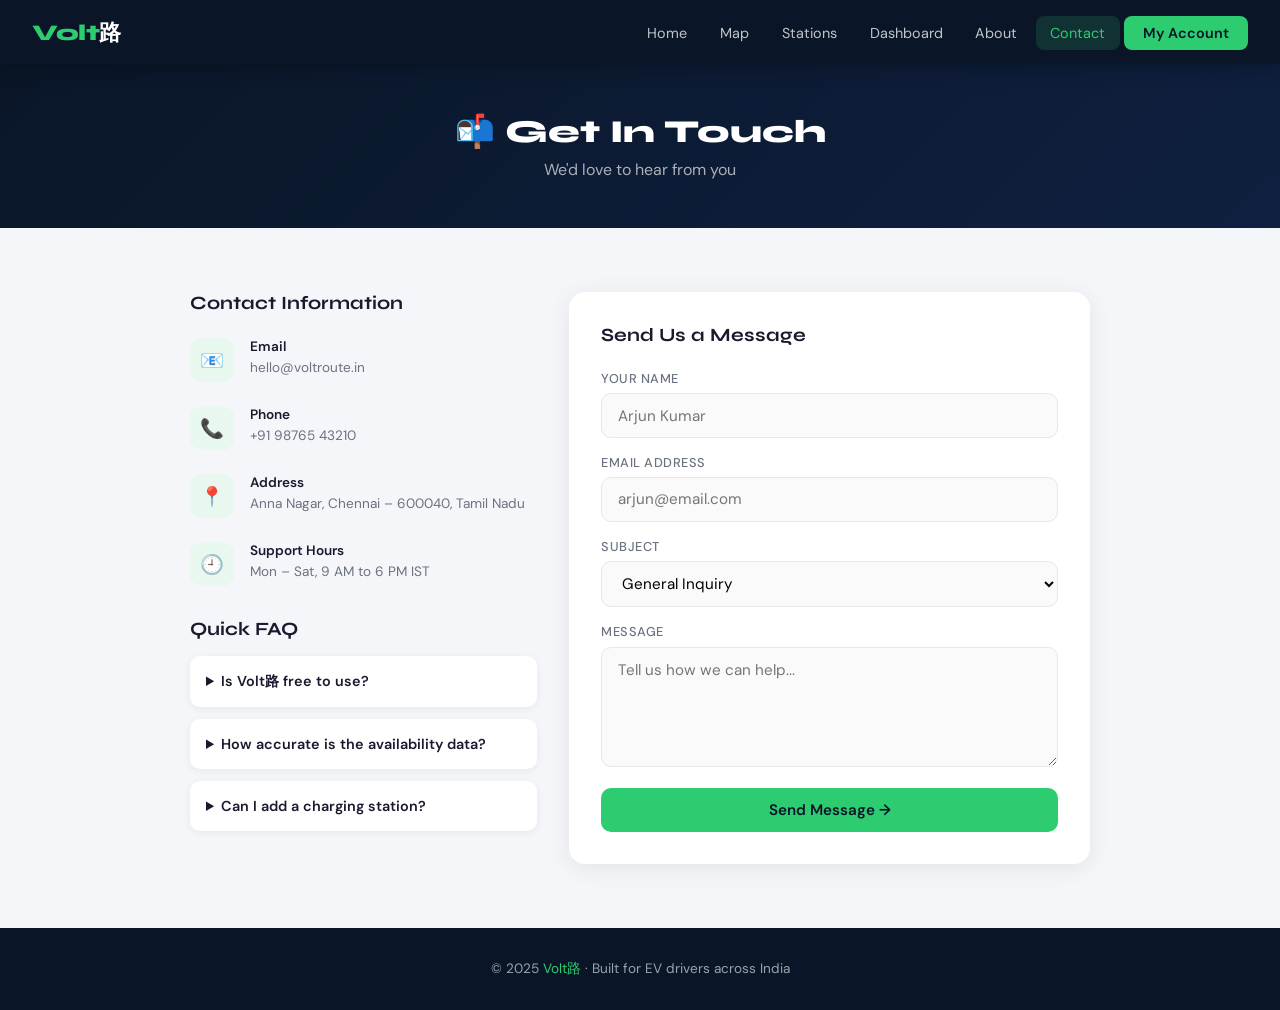
==== contact.html @ bf365ff3 "Add files via upload" ====
<!DOCTYPE html>
<html lang="en">
<head>
  <meta charset="UTF-8" />
  <meta name="viewport" content="width=device-width, initial-scale=1.0" />
  <title>Contact – Volt路</title>
  <link rel="stylesheet" href="css/style.css" />
</head>
<body>

<nav>
  <a class="logo" href="index.html">Volt<span>路</span></a>
  <ul class="nav-links">
    <li><a href="index.html">Home</a></li>
    <li><a href="map.html">Map</a></li>
    <li><a href="station.html">Stations</a></li>
    <li><a href="dashboard.html">Dashboard</a></li>
    <li><a href="about.html">About</a></li>
    <li><a href="contact.html" class="active">Contact</a></li>
    <li><a href="dashboard.html" class="nav-cta">My Account</a></li>
  </ul>
</nav>

<div class="page-header">
  <h1>📬 Get In Touch</h1>
  <p>We'd love to hear from you</p>
</div>

<section class="section">
  <div class="contact-grid">

    <!-- INFO -->
    <div class="contact-info">
      <h3>Contact Information</h3>
      <div class="contact-item">
        <div class="contact-item-icon">📧</div>
        <div><h4>Email</h4><p>hello@voltroute.in</p></div>
      </div>
      <div class="contact-item">
        <div class="contact-item-icon">📞</div>
        <div><h4>Phone</h4><p>+91 98765 43210</p></div>
      </div>
      <div class="contact-item">
        <div class="contact-item-icon">📍</div>
        <div><h4>Address</h4><p>Anna Nagar, Chennai – 600040, Tamil Nadu</p></div>
      </div>
      <div class="contact-item">
        <div class="contact-item-icon">🕘</div>
        <div><h4>Support Hours</h4><p>Mon – Sat, 9 AM to 6 PM IST</p></div>
      </div>

      <!-- FAQ -->
      <div style="margin-top:2rem">
        <h3 style="font-family:'Syne',sans-serif;font-weight:700;margin-bottom:1rem">Quick FAQ</h3>
        <div style="display:flex;flex-direction:column;gap:0.75rem">
          <details style="background:white;border-radius:10px;padding:1rem;box-shadow:0 2px 8px rgba(0,0,0,0.06)">
            <summary style="font-weight:600;cursor:pointer;font-size:0.9rem">Is Volt路 free to use?</summary>
            <p style="margin-top:0.5rem;font-size:0.85rem;color:#6b7280">Yes! All core features including map, route planner, and station finder are 100% free.</p>
          </details>
          <details style="background:white;border-radius:10px;padding:1rem;box-shadow:0 2px 8px rgba(0,0,0,0.06)">
            <summary style="font-weight:600;cursor:pointer;font-size:0.9rem">How accurate is the availability data?</summary>
            <p style="margin-top:0.5rem;font-size:0.85rem;color:#6b7280">We partner directly with charging networks to get near real-time status updates.</p>
          </details>
          <details style="background:white;border-radius:10px;padding:1rem;box-shadow:0 2px 8px rgba(0,0,0,0.06)">
            <summary style="font-weight:600;cursor:pointer;font-size:0.9rem">Can I add a charging station?</summary>
            <p style="margin-top:0.5rem;font-size:0.85rem;color:#6b7280">Yes! Use the form on this page to report a station or request a new listing.</p>
          </details>
        </div>
      </div>
    </div>

    <!-- FORM -->
    <div class="contact-form">
      <h3>Send Us a Message</h3>
      <form id="contactForm" onsubmit="submitContact(event)">
        <div class="form-group">
          <label>Your Name</label>
          <input type="text" placeholder="Arjun Kumar" required />
        </div>
        <div class="form-group">
          <label>Email Address</label>
          <input type="email" placeholder="arjun@email.com" required />
        </div>
        <div class="form-group">
          <label>Subject</label>
          <select>
            <option>General Inquiry</option>
            <option>Report a Station Issue</option>
            <option>Add a New Station</option>
            <option>Partnership</option>
            <option>Technical Support</option>
          </select>
        </div>
        <div class="form-group">
          <label>Message</label>
          <textarea placeholder="Tell us how we can help..." required></textarea>
        </div>
        <button type="submit" class="btn btn-primary">Send Message →</button>
      </form>
    </div>

  </div>
</section>

<footer>
  <p>© 2025 <span>Volt路</span> · Built for EV drivers across India</p>
</footer>

<div class="notif" id="notif"></div>
<script src="js/main.js"></script>
</body>
</html>
---- css/style.css ----
@import url('https://fonts.googleapis.com/css2?family=Syne:wght@400;600;700;800&family=DM+Sans:wght@300;400;500&display=swap');

:root {
  --green: #2ecc71;
  --green-dark: #1a8a4a;
  --green-light: #e8f8ef;
  --blue: #1a73e8;
  --blue-dark: #0d47a1;
  --navy: #0a1628;
  --navy2: #0f2040;
  --white: #ffffff;
  --gray: #f4f6f9;
  --text: #1a1a2e;
  --muted: #6b7280;
  --card-bg: #ffffff;
  --radius: 16px;
  --shadow: 0 4px 24px rgba(0,0,0,0.08);
}

* { margin: 0; padding: 0; box-sizing: border-box; }

body {
  font-family: 'DM Sans', sans-serif;
  background: var(--gray);
  color: var(--text);
}

/* ── NAV ── */
nav {
  background: var(--navy);
  padding: 0 2rem;
  display: flex;
  align-items: center;
  justify-content: space-between;
  height: 64px;
  position: sticky; top: 0; z-index: 100;
  box-shadow: 0 2px 20px rgba(0,0,0,0.3);
}
.logo {
  font-family: 'Syne', sans-serif;
  font-weight: 800;
  font-size: 1.4rem;
  color: var(--green);
  text-decoration: none;
  letter-spacing: -0.5px;
}
.logo span { color: var(--white); }
.nav-links { display: flex; gap: 0.25rem; list-style: none; }
.nav-links a {
  color: rgba(255,255,255,0.75);
  text-decoration: none;
  padding: 0.5rem 0.9rem;
  border-radius: 8px;
  font-size: 0.9rem;
  transition: all 0.2s;
}
.nav-links a:hover, .nav-links a.active {
  background: rgba(46,204,113,0.15);
  color: var(--green);
}
.nav-cta {
  background: var(--green);
  color: var(--navy) !important;
  font-weight: 600 !important;
  padding: 0.5rem 1.2rem !important;
}
.nav-cta:hover { background: #27ae60 !important; color: var(--navy) !important; }

/* ── HERO ── */
.hero {
  background: linear-gradient(135deg, var(--navy) 0%, var(--navy2) 60%, #0a2a1a 100%);
  color: white;
  padding: 5rem 2rem 4rem;
  text-align: center;
  position: relative;
  overflow: hidden;
}
.hero::before {
  content: '';
  position: absolute; inset: 0;
  background: radial-gradient(ellipse at 50% 120%, rgba(46,204,113,0.15) 0%, transparent 60%);
}
.hero-badge {
  display: inline-block;
  background: rgba(46,204,113,0.15);
  border: 1px solid rgba(46,204,113,0.3);
  color: var(--green);
  padding: 0.35rem 1rem;
  border-radius: 999px;
  font-size: 0.8rem;
  font-weight: 500;
  letter-spacing: 0.5px;
  margin-bottom: 1.5rem;
  text-transform: uppercase;
}
.hero h1 {
  font-family: 'Syne', sans-serif;
  font-size: clamp(2.2rem, 5vw, 3.8rem);
  font-weight: 800;
  line-height: 1.1;
  margin-bottom: 1.2rem;
  position: relative;
}
.hero h1 .accent { color: var(--green); }
.hero p {
  font-size: 1.1rem;
  color: rgba(255,255,255,0.7);
  max-width: 520px;
  margin: 0 auto 2.5rem;
  line-height: 1.7;
  position: relative;
}

/* ── SEARCH BOX ── */
.search-box {
  background: rgba(255,255,255,0.06);
  border: 1px solid rgba(255,255,255,0.12);
  backdrop-filter: blur(10px);
  border-radius: var(--radius);
  padding: 1.5rem;
  max-width: 620px;
  margin: 0 auto;
  display: flex;
  gap: 0.75rem;
  flex-wrap: wrap;
  position: relative;
}
.search-box input, .search-box select {
  flex: 1;
  min-width: 160px;
  padding: 0.75rem 1rem;
  border-radius: 10px;
  border: 1px solid rgba(255,255,255,0.15);
  background: rgba(255,255,255,0.08);
  color: white;
  font-family: 'DM Sans', sans-serif;
  font-size: 0.9rem;
  outline: none;
  transition: border-color 0.2s;
}
.search-box input::placeholder { color: rgba(255,255,255,0.4); }
.search-box input:focus, .search-box select:focus { border-color: var(--green); }
.search-box select option { background: var(--navy); }
.btn {
  padding: 0.75rem 1.5rem;
  border-radius: 10px;
  border: none;
  cursor: pointer;
  font-family: 'DM Sans', sans-serif;
  font-weight: 600;
  font-size: 0.95rem;
  transition: all 0.2s;
}
.btn-primary {
  background: var(--green);
  color: var(--navy);
  width: 100%;
}
.btn-primary:hover { background: #27ae60; transform: translateY(-1px); }
.btn-secondary {
  background: transparent;
  color: var(--green);
  border: 1.5px solid var(--green);
}
.btn-secondary:hover { background: var(--green); color: var(--navy); }

/* ── STATS ── */
.stats {
  display: flex;
  justify-content: center;
  gap: 3rem;
  padding: 2.5rem;
  background: var(--navy2);
  flex-wrap: wrap;
}
.stat { text-align: center; }
.stat-num {
  font-family: 'Syne', sans-serif;
  font-size: 2rem;
  font-weight: 700;
  color: var(--green);
}
.stat-label { font-size: 0.8rem; color: rgba(255,255,255,0.5); text-transform: uppercase; letter-spacing: 0.5px; }

/* ── SECTIONS ── */
.section { padding: 4rem 2rem; }
.section-header { text-align: center; margin-bottom: 3rem; }
.section-header h2 {
  font-family: 'Syne', sans-serif;
  font-size: clamp(1.6rem, 3vw, 2.2rem);
  font-weight: 700;
  margin-bottom: 0.75rem;
}
.section-header p { color: var(--muted); font-size: 1rem; max-width: 480px; margin: 0 auto; }
.accent-line {
  width: 48px; height: 3px;
  background: var(--green);
  border-radius: 2px;
  margin: 0.75rem auto 0;
}

/* ── CARDS GRID ── */
.cards-grid {
  display: grid;
  grid-template-columns: repeat(auto-fit, minmax(260px, 1fr));
  gap: 1.5rem;
  max-width: 1100px;
  margin: 0 auto;
}
.card {
  background: var(--card-bg);
  border-radius: var(--radius);
  padding: 1.75rem;
  box-shadow: var(--shadow);
  transition: transform 0.2s, box-shadow 0.2s;
  border: 1px solid rgba(0,0,0,0.04);
}
.card:hover { transform: translateY(-4px); box-shadow: 0 12px 40px rgba(0,0,0,0.12); }
.card-icon {
  width: 52px; height: 52px;
  border-radius: 14px;
  background: var(--green-light);
  display: flex; align-items: center; justify-content: center;
  font-size: 1.5rem;
  margin-bottom: 1.2rem;
}
.card h3 {
  font-family: 'Syne', sans-serif;
  font-size: 1.05rem;
  font-weight: 700;
  margin-bottom: 0.5rem;
}
.card p { color: var(--muted); font-size: 0.9rem; line-height: 1.6; }

/* ── STATION CARDS ── */
.station-card {
  background: white;
  border-radius: var(--radius);
  padding: 1.5rem;
  box-shadow: var(--shadow);
  display: flex;
  flex-direction: column;
  gap: 1rem;
  border: 1px solid rgba(0,0,0,0.05);
  transition: transform 0.2s;
}
.station-card:hover { transform: translateY(-3px); }
.station-header { display: flex; justify-content: space-between; align-items: flex-start; }
.station-name { font-family: 'Syne', sans-serif; font-weight: 700; font-size: 1rem; }
.station-dist { font-size: 0.8rem; color: var(--muted); margin-top: 2px; }
.badge {
  padding: 0.3rem 0.7rem;
  border-radius: 999px;
  font-size: 0.75rem;
  font-weight: 600;
}
.badge-green { background: #dcfce7; color: #166534; }
.badge-yellow { background: #fef9c3; color: #854d0e; }
.badge-red { background: #fee2e2; color: #991b1b; }
.station-info { display: flex; gap: 1rem; flex-wrap: wrap; }
.info-item { font-size: 0.85rem; color: var(--muted); }
.info-item strong { color: var(--text); display: block; font-size: 0.9rem; }
.port-dots { display: flex; gap: 5px; flex-wrap: wrap; }
.port-dot {
  width: 12px; height: 12px;
  border-radius: 50%;
}
.port-dot.available { background: var(--green); }
.port-dot.busy { background: #ef4444; }
.port-dot.reserved { background: #f59e0b; }

/* ── MAP PLACEHOLDER ── */
#map {
  height: 420px;
  border-radius: var(--radius);
  overflow: hidden;
  box-shadow: var(--shadow);
  z-index: 1;
}

/* ── ROUTE PLANNER ── */
.route-panel {
  background: white;
  border-radius: var(--radius);
  padding: 1.75rem;
  box-shadow: var(--shadow);
}
.route-panel h3 {
  font-family: 'Syne', sans-serif;
  font-weight: 700;
  margin-bottom: 1.25rem;
  display: flex; align-items: center; gap: 0.5rem;
}
.form-group { margin-bottom: 1rem; }
.form-group label {
  display: block;
  font-size: 0.8rem;
  font-weight: 500;
  color: var(--muted);
  text-transform: uppercase;
  letter-spacing: 0.5px;
  margin-bottom: 0.4rem;
}
.form-group input, .form-group select {
  width: 100%;
  padding: 0.7rem 1rem;
  border-radius: 10px;
  border: 1.5px solid #e5e7eb;
  font-family: 'DM Sans', sans-serif;
  font-size: 0.95rem;
  outline: none;
  transition: border-color 0.2s;
  background: #fafafa;
}
.form-group input:focus, .form-group select:focus { border-color: var(--green); background: white; }
.range-group { display: flex; align-items: center; gap: 1rem; }
.range-group input[type=range] { flex: 1; accent-color: var(--green); }
.range-val {
  font-weight: 600;
  color: var(--green);
  min-width: 40px;
  text-align: right;
}

/* ── RESULT BOX ── */
.result-box {
  background: var(--green-light);
  border: 1.5px solid rgba(46,204,113,0.3);
  border-radius: 12px;
  padding: 1.25rem;
  margin-top: 1rem;
}
.result-box h4 { font-family: 'Syne', sans-serif; font-weight: 700; margin-bottom: 0.75rem; color: var(--green-dark); }
.result-row { display: flex; justify-content: space-between; font-size: 0.9rem; padding: 0.3rem 0; border-bottom: 1px dashed rgba(0,0,0,0.08); }
.result-row:last-child { border: none; }
.result-row span:last-child { font-weight: 600; }

/* ── DASHBOARD ── */
.dashboard-grid {
  display: grid;
  grid-template-columns: 280px 1fr;
  gap: 1.5rem;
  max-width: 1100px;
  margin: 0 auto;
}
.dash-sidebar {
  background: white;
  border-radius: var(--radius);
  padding: 1.75rem;
  box-shadow: var(--shadow);
  height: fit-content;
}
.avatar {
  width: 72px; height: 72px;
  border-radius: 50%;
  background: linear-gradient(135deg, var(--green), var(--blue));
  display: flex; align-items: center; justify-content: center;
  font-family: 'Syne', sans-serif;
  font-weight: 700;
  font-size: 1.5rem;
  color: white;
  margin: 0 auto 1rem;
}
.dash-name { font-family: 'Syne', sans-serif; font-weight: 700; text-align: center; }
.dash-email { text-align: center; font-size: 0.85rem; color: var(--muted); margin-bottom: 1.5rem; }
.dash-nav { list-style: none; }
.dash-nav li a {
  display: flex; align-items: center; gap: 0.75rem;
  padding: 0.75rem 1rem;
  border-radius: 10px;
  color: var(--text);
  text-decoration: none;
  font-size: 0.9rem;
  transition: all 0.2s;
}
.dash-nav li a:hover, .dash-nav li a.active {
  background: var(--green-light);
  color: var(--green-dark);
}
.dash-main { display: flex; flex-direction: column; gap: 1.5rem; }
.metric-row {
  display: grid;
  grid-template-columns: repeat(auto-fit, minmax(140px, 1fr));
  gap: 1rem;
}
.metric {
  background: white;
  border-radius: var(--radius);
  padding: 1.25rem;
  box-shadow: var(--shadow);
  text-align: center;
}
.metric-val { font-family: 'Syne', sans-serif; font-size: 1.8rem; font-weight: 700; color: var(--green); }
.metric-label { font-size: 0.8rem; color: var(--muted); margin-top: 0.25rem; }
.trips-table { background: white; border-radius: var(--radius); padding: 1.75rem; box-shadow: var(--shadow); }
.trips-table h3 { font-family: 'Syne', sans-serif; font-weight: 700; margin-bottom: 1.25rem; }
table { width: 100%; border-collapse: collapse; font-size: 0.9rem; }
thead th { font-size: 0.75rem; text-transform: uppercase; letter-spacing: 0.5px; color: var(--muted); padding: 0.5rem 0.75rem; text-align: left; border-bottom: 2px solid #f0f0f0; }
tbody td { padding: 0.8rem 0.75rem; border-bottom: 1px solid #f8f8f8; }
tbody tr:last-child td { border: none; }
tbody tr:hover td { background: #fafafa; }

/* ── ABOUT ── */
.about-hero {
  background: linear-gradient(135deg, var(--navy), var(--navy2));
  color: white;
  padding: 4rem 2rem;
  text-align: center;
}
.about-hero h1 { font-family: 'Syne', sans-serif; font-size: 2.5rem; font-weight: 800; }
.about-hero p { color: rgba(255,255,255,0.7); max-width: 500px; margin: 1rem auto 0; }
.team-grid {
  display: grid;
  grid-template-columns: repeat(auto-fit, minmax(200px, 1fr));
  gap: 1.5rem;
  max-width: 800px;
  margin: 0 auto;
}
.team-card {
  background: white;
  border-radius: var(--radius);
  padding: 1.75rem;
  text-align: center;
  box-shadow: var(--shadow);
}
.team-avatar {
  width: 64px; height: 64px;
  border-radius: 50%;
  display: flex; align-items: center; justify-content: center;
  font-size: 1.6rem;
  margin: 0 auto 1rem;
  background: var(--green-light);
}
.team-card h4 { font-family: 'Syne', sans-serif; font-weight: 700; }
.team-card p { font-size: 0.85rem; color: var(--muted); }

/* ── CONTACT ── */
.contact-grid {
  display: grid;
  grid-template-columns: 1fr 1.5fr;
  gap: 2rem;
  max-width: 900px;
  margin: 0 auto;
}
.contact-info h3 { font-family: 'Syne', sans-serif; font-weight: 700; margin-bottom: 1.5rem; }
.contact-item { display: flex; gap: 1rem; margin-bottom: 1.5rem; align-items: flex-start; }
.contact-item-icon {
  width: 44px; height: 44px; border-radius: 12px;
  background: var(--green-light);
  display: flex; align-items: center; justify-content: center;
  font-size: 1.2rem; flex-shrink: 0;
}
.contact-item h4 { font-size: 0.85rem; font-weight: 600; margin-bottom: 0.25rem; }
.contact-item p { font-size: 0.85rem; color: var(--muted); }
.contact-form {
  background: white;
  border-radius: var(--radius);
  padding: 2rem;
  box-shadow: var(--shadow);
}
.contact-form h3 { font-family: 'Syne', sans-serif; font-weight: 700; margin-bottom: 1.5rem; }
textarea {
  width: 100%;
  padding: 0.75rem 1rem;
  border-radius: 10px;
  border: 1.5px solid #e5e7eb;
  font-family: 'DM Sans', sans-serif;
  font-size: 0.95rem;
  resize: vertical;
  min-height: 120px;
  outline: none;
  transition: border-color 0.2s;
  background: #fafafa;
}
textarea:focus { border-color: var(--green); background: white; }

/* ── FOOTER ── */
footer {
  background: var(--navy);
  color: rgba(255,255,255,0.6);
  text-align: center;
  padding: 2rem;
  font-size: 0.85rem;
}
footer span { color: var(--green); }

/* ── PAGE HEADER ── */
.page-header {
  background: linear-gradient(135deg, var(--navy), var(--navy2));
  color: white;
  padding: 3rem 2rem;
  text-align: center;
}
.page-header h1 { font-family: 'Syne', sans-serif; font-size: 2rem; font-weight: 800; }
.page-header p { color: rgba(255,255,255,0.65); margin-top: 0.5rem; }

/* ── MAP LAYOUT ── */
.map-layout {
  display: grid;
  grid-template-columns: 340px 1fr;
  gap: 1.5rem;
  max-width: 1200px;
  margin: 0 auto;
  align-items: start;
}

/* ── NOTIFICATION ── */
.notif {
  position: fixed;
  bottom: 1.5rem; right: 1.5rem;
  background: var(--navy);
  color: white;
  padding: 1rem 1.5rem;
  border-radius: 12px;
  box-shadow: 0 8px 32px rgba(0,0,0,0.25);
  display: flex; gap: 0.75rem; align-items: center;
  font-size: 0.9rem;
  transform: translateY(100px);
  opacity: 0;
  transition: all 0.4s ease;
  z-index: 999;
  border-left: 4px solid var(--green);
}
.notif.show { transform: translateY(0); opacity: 1; }

/* ── RESPONSIVE ── */
@media (max-width: 768px) {
  nav { padding: 0 1rem; }
  .nav-links { display: none; }
  .map-layout { grid-template-columns: 1fr; }
  .dashboard-grid { grid-template-columns: 1fr; }
  .contact-grid { grid-template-columns: 1fr; }
  #map { height: 300px; }
  .stats { gap: 1.5rem; }
}

/* ── ANIMATIONS ── */
@keyframes fadeUp {
  from { opacity: 0; transform: translateY(20px); }
  to { opacity: 1; transform: translateY(0); }
}
.fade-up { animation: fadeUp 0.5s ease both; }
.fade-up:nth-child(2) { animation-delay: 0.1s; }
.fade-up:nth-child(3) { animation-delay: 0.2s; }
.fade-up:nth-child(4) { animation-delay: 0.3s; }

/* charge bar */
.charge-bar-wrap { display: flex; align-items: center; gap: 0.75rem; }
.charge-bar-bg {
  flex: 1; height: 8px;
  border-radius: 4px;
  background: #e5e7eb;
  overflow: hidden;
}
.charge-bar-fill {
  height: 100%;
  border-radius: 4px;
  background: linear-gradient(90deg, var(--green), #1abc9c);
  transition: width 0.8s ease;
}
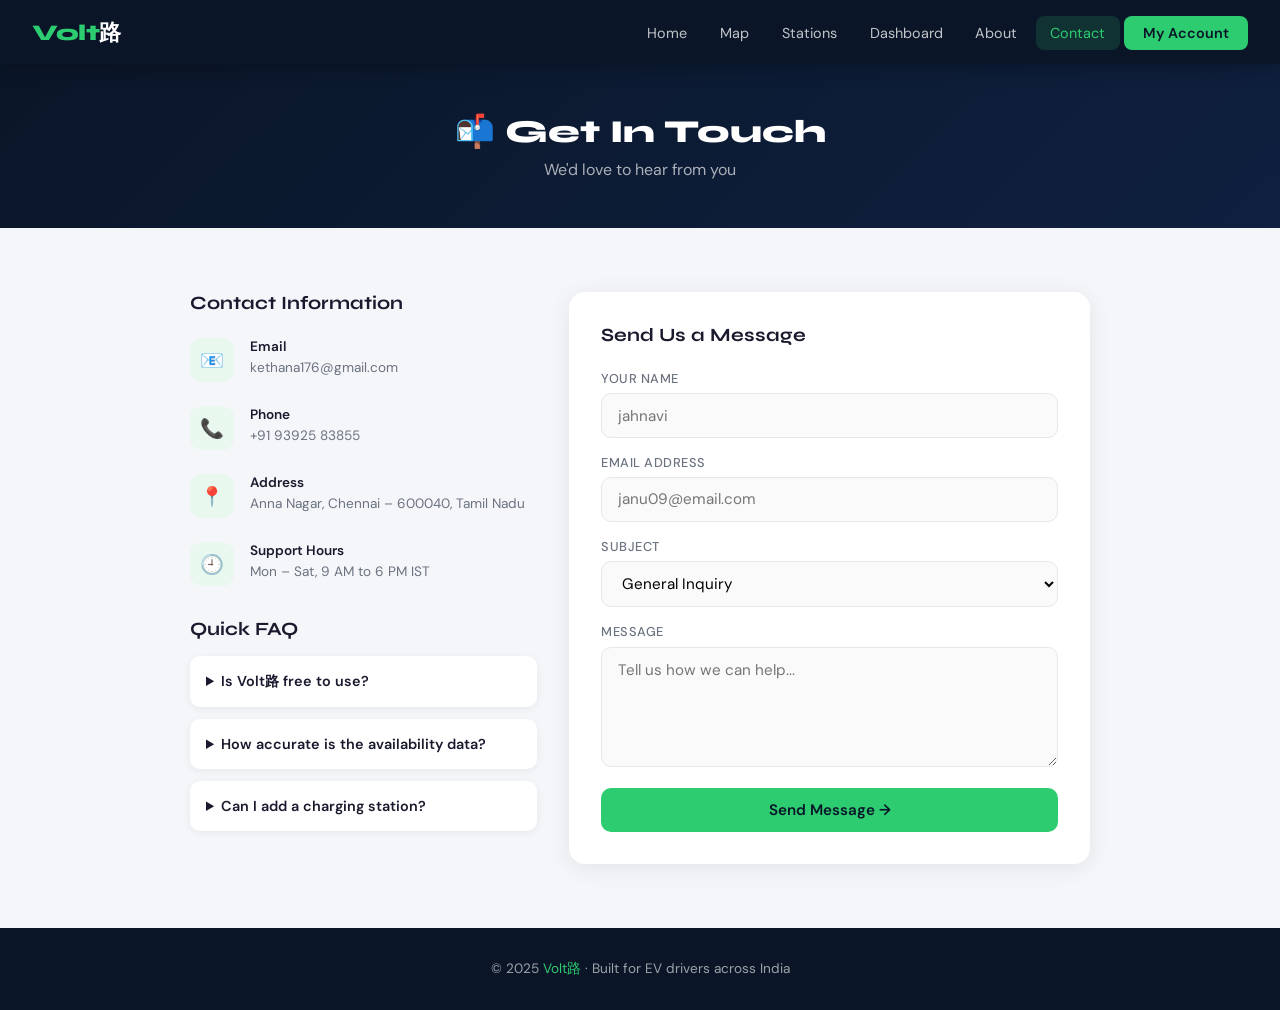
==== commit 4a239c53: "Update contact.html" ====
--- a/contact.html
+++ b/contact.html
@@ -34,11 +34,11 @@
       <h3>Contact Information</h3>
       <div class="contact-item">
         <div class="contact-item-icon">📧</div>
-        <div><h4>Email</h4><p>hello@voltroute.in</p></div>
+        <div><h4>Email</h4><p>kethana176@gmail.com</p></div>
       </div>
       <div class="contact-item">
         <div class="contact-item-icon">📞</div>
-        <div><h4>Phone</h4><p>+91 98765 43210</p></div>
+        <div><h4>Phone</h4><p>+91 93925 83855</p></div>
       </div>
       <div class="contact-item">
         <div class="contact-item-icon">📍</div>
@@ -75,11 +75,11 @@
       <form id="contactForm" onsubmit="submitContact(event)">
         <div class="form-group">
           <label>Your Name</label>
-          <input type="text" placeholder="Arjun Kumar" required />
+          <input type="text" placeholder="jahnavi" required />
         </div>
         <div class="form-group">
           <label>Email Address</label>
-          <input type="email" placeholder="arjun@email.com" required />
+          <input type="email" placeholder="janu09@email.com" required />
         </div>
         <div class="form-group">
           <label>Subject</label>
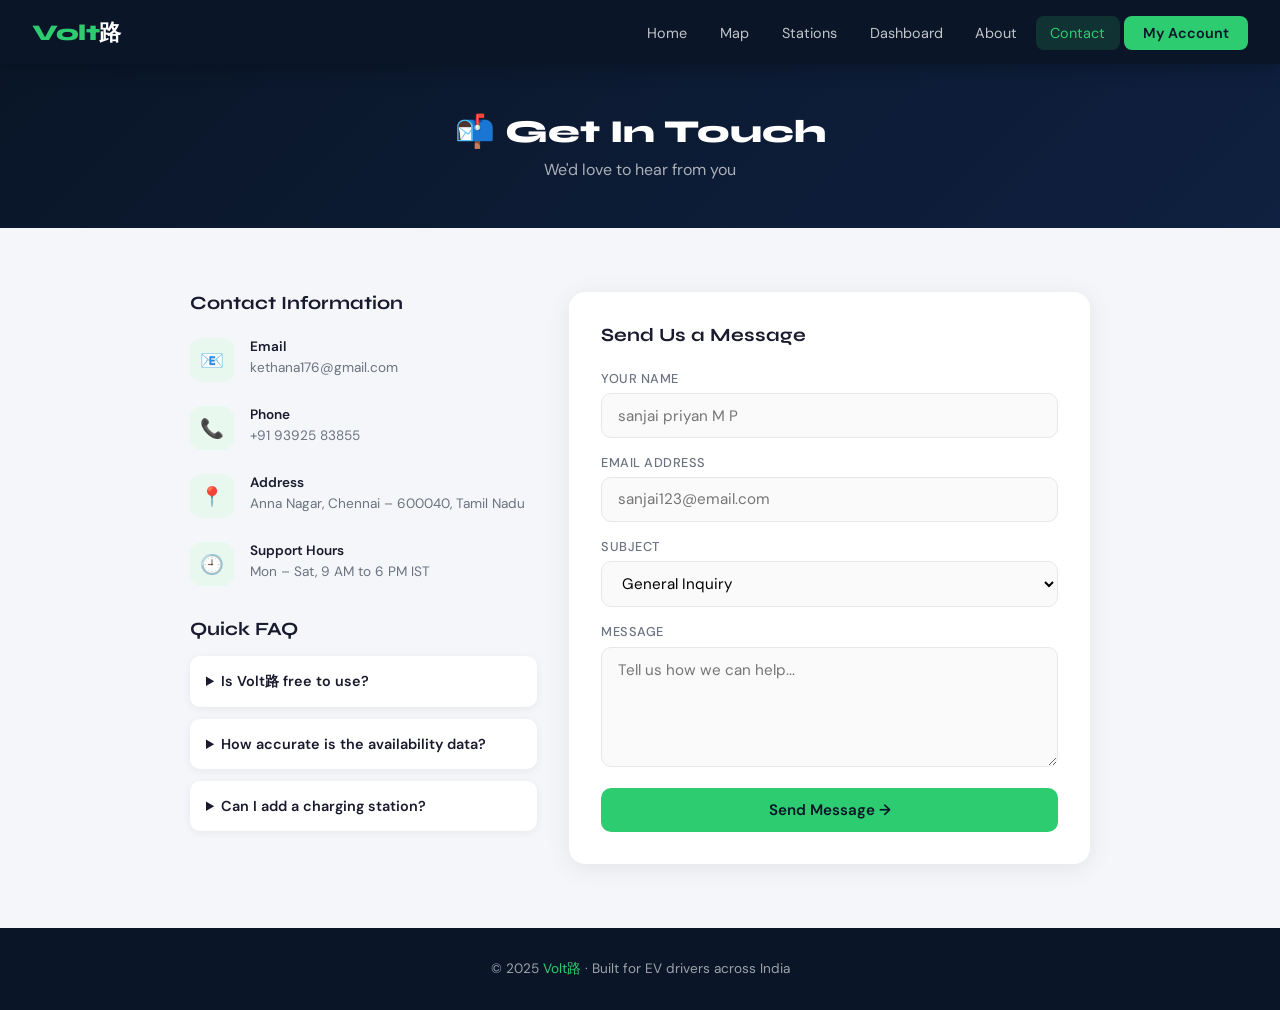
==== commit 1b6551aa: "Update contact.html" ====
--- a/contact.html
+++ b/contact.html
@@ -75,11 +75,11 @@
       <form id="contactForm" onsubmit="submitContact(event)">
         <div class="form-group">
           <label>Your Name</label>
-          <input type="text" placeholder="jahnavi" required />
+          <input type="text" placeholder="sanjai priyan M P" required />
         </div>
         <div class="form-group">
           <label>Email Address</label>
-          <input type="email" placeholder="janu09@email.com" required />
+          <input type="email" placeholder="sanjai123@email.com" required />
         </div>
         <div class="form-group">
           <label>Subject</label>
